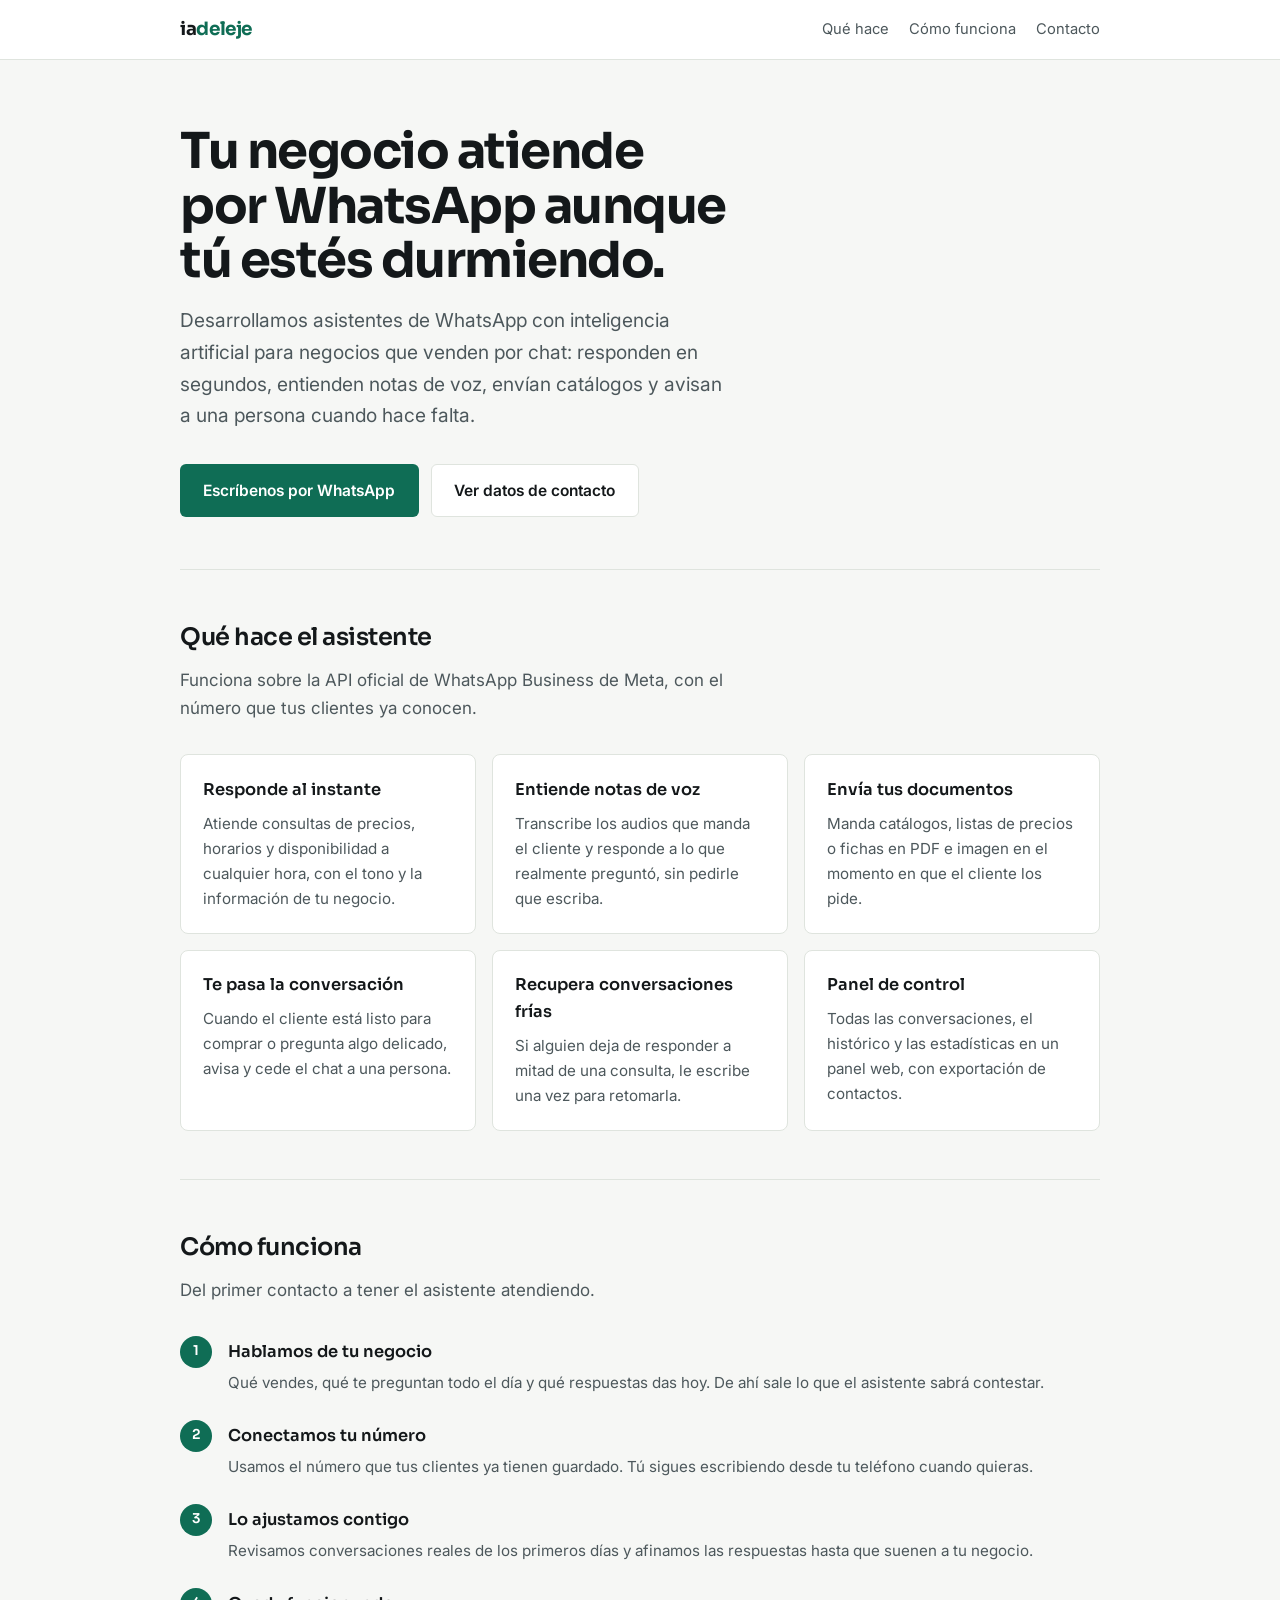
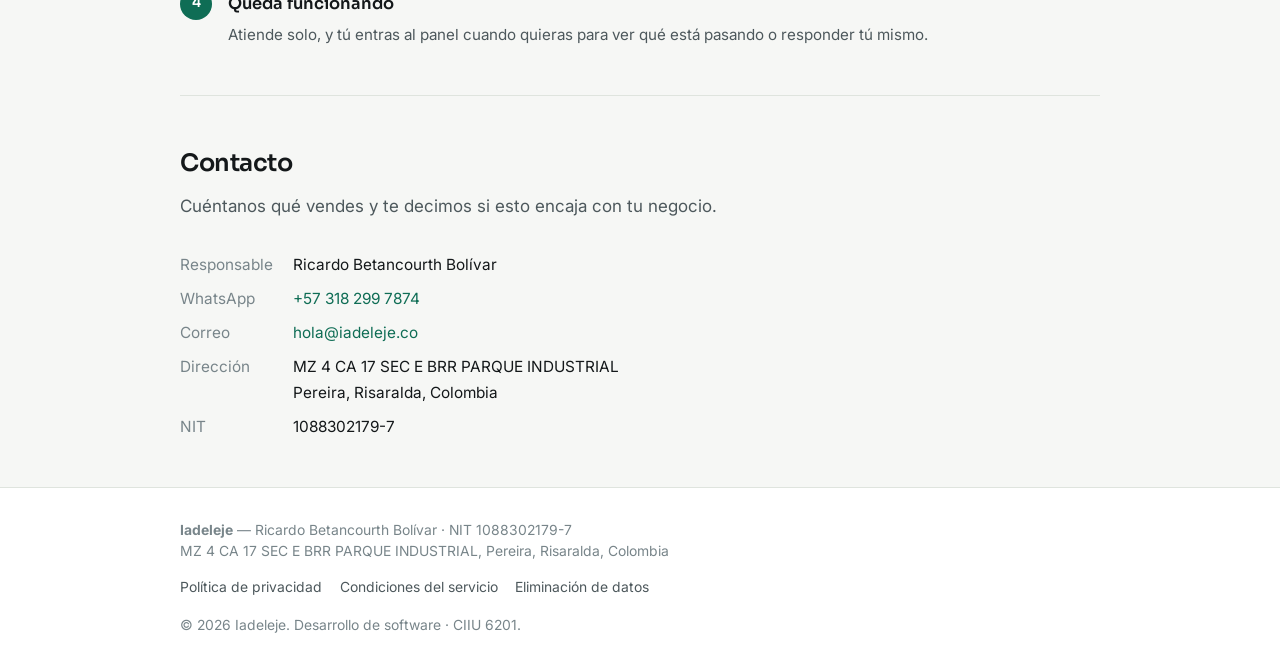
==== index.html @ 87c59f17 "Add files via upload" ====
<!doctype html>
<html lang="es">
<head>
<meta charset="utf-8">
<meta name="viewport" content="width=device-width, initial-scale=1">
<title>Iadeleje — Asistentes de WhatsApp con IA</title>
<meta name="description" content="Iadeleje desarrolla asistentes de WhatsApp con inteligencia artificial para negocios que venden por chat. Pereira, Colombia.">
<link rel="canonical" href="https://iadeleje.co/">
<meta property="og:title" content="Iadeleje — Asistentes de WhatsApp con IA">
<meta property="og:description" content="Atención automática por WhatsApp para negocios que venden por chat.">
<meta property="og:url" content="https://iadeleje.co/">
<meta property="og:type" content="website">
<link rel="preconnect" href="https://fonts.googleapis.com">
<link rel="preconnect" href="https://fonts.gstatic.com" crossorigin>
<link rel="stylesheet" href="https://fonts.googleapis.com/css2?family=Sora:wght@400;600;700&family=Inter:wght@400;500;600&display=swap">
<style>
  :root {
    --ground:   #f6f7f5;
    --surface:  #ffffff;
    --line:     #dfe4de;
    --ink:      #14181a;
    --ink-mid:  #4d585c;
    --ink-soft: #78858a;
    --accent:   #0f6d55;
    --accent-2: #0b5442;
    --accent-w: #ffffff;
  }
  @media (prefers-color-scheme: dark) {
    :root {
      --ground:   #0e1214;
      --surface:  #161c1f;
      --line:     #263034;
      --ink:      #e9efec;
      --ink-mid:  #a7b4b7;
      --ink-soft: #7d8b8f;
      --accent:   #4fc0a1;
      --accent-2: #6ad3b5;
      --accent-w: #06110d;
    }
  }
  * { box-sizing: border-box; }
  html { scroll-behavior: smooth; }
  body {
    margin: 0;
    background: var(--ground);
    color: var(--ink);
    font-family: Inter, system-ui, -apple-system, "Segoe UI", sans-serif;
    font-size: 17px;
    line-height: 1.65;
    -webkit-text-size-adjust: 100%;
  }
  .wrap { max-width: 60rem; margin: 0 auto; padding: 0 1.25rem; }

  /* barra superior */
  header.top {
    border-bottom: 1px solid var(--line);
    background: var(--surface);
    position: sticky; top: 0; z-index: 10;
  }
  header.top .wrap {
    display: flex; align-items: center; justify-content: space-between;
    gap: 1rem; padding-top: .9rem; padding-bottom: .9rem;
  }
  .marca {
    font-family: Sora, system-ui, sans-serif; font-weight: 700;
    font-size: 1.15rem; letter-spacing: -.02em; color: var(--ink);
    text-decoration: none;
  }
  .marca span { color: var(--accent); }
  header.top nav { display: flex; gap: 1.25rem; font-size: .92rem; }
  header.top nav a { color: var(--ink-mid); text-decoration: none; }
  header.top nav a:hover { color: var(--accent); }
  @media (max-width: 33rem) { header.top nav { display: none; } }

  /* portada */
  .hero { padding: 4rem 0 3.25rem; }
  .hero h1 {
    font-family: Sora, system-ui, sans-serif;
    font-size: clamp(2rem, 6vw, 3.1rem); font-weight: 700;
    line-height: 1.1; letter-spacing: -.03em; text-wrap: balance;
    margin: 0 0 1.1rem; max-width: 18ch;
  }
  .hero p.lead {
    font-size: clamp(1.05rem, 2.4vw, 1.2rem); color: var(--ink-mid);
    max-width: 46ch; margin: 0 0 2rem;
  }
  .acciones { display: flex; flex-wrap: wrap; gap: .75rem; }
  .btn {
    display: inline-block; padding: .8rem 1.4rem; border-radius: 6px;
    font-weight: 600; font-size: .97rem; text-decoration: none;
    border: 1px solid transparent; transition: background .15s ease, border-color .15s ease;
  }
  .btn-p { background: var(--accent); color: var(--accent-w); }
  .btn-p:hover { background: var(--accent-2); }
  .btn-s { border-color: var(--line); color: var(--ink); background: var(--surface); }
  .btn-s:hover { border-color: var(--accent); color: var(--accent); }
  .btn:focus-visible { outline: 2px solid var(--accent); outline-offset: 3px; }

  /* secciones */
  section.bloque { padding: 3rem 0; border-top: 1px solid var(--line); }
  h2 {
    font-family: Sora, system-ui, sans-serif; font-weight: 600;
    font-size: 1.5rem; letter-spacing: -.02em; margin: 0 0 .5rem;
  }
  .sub { color: var(--ink-mid); margin: 0 0 2rem; max-width: 52ch; }

  .rejilla { display: grid; grid-template-columns: repeat(auto-fit, minmax(15rem, 1fr)); gap: 1rem; }
  .tarjeta {
    background: var(--surface); border: 1px solid var(--line);
    border-radius: 8px; padding: 1.35rem;
  }
  .tarjeta h3 {
    font-family: Sora, system-ui, sans-serif; font-size: 1.02rem;
    font-weight: 600; margin: 0 0 .45rem;
  }
  .tarjeta p { margin: 0; color: var(--ink-mid); font-size: .95rem; }

  /* pasos numerados: el orden importa, es una secuencia real */
  ol.pasos { list-style: none; counter-reset: p; margin: 0; padding: 0; display: grid; gap: 1.5rem; }
  ol.pasos li { counter-increment: p; display: grid; grid-template-columns: auto 1fr; gap: 1rem; align-items: start; }
  ol.pasos li::before {
    content: counter(p);
    font-family: Sora, system-ui, sans-serif; font-weight: 600; font-size: .85rem;
    width: 2rem; height: 2rem; border-radius: 50%;
    display: grid; place-items: center;
    background: var(--accent); color: var(--accent-w);
  }
  ol.pasos h3 { font-family: Sora, sans-serif; font-size: 1.02rem; font-weight: 600; margin: .2rem 0 .3rem; }
  ol.pasos p { margin: 0; color: var(--ink-mid); font-size: .95rem; }

  /* contacto */
  dl.datos { display: grid; grid-template-columns: auto 1fr; gap: .55rem 1.25rem; margin: 0; font-size: .96rem; }
  dl.datos dt { color: var(--ink-soft); }
  dl.datos dd { margin: 0; color: var(--ink); }
  dl.datos a { color: var(--accent); text-decoration: none; }
  dl.datos a:hover { text-decoration: underline; }
  @media (max-width: 30rem) {
    dl.datos { grid-template-columns: 1fr; gap: .1rem; }
    dl.datos dd { margin-bottom: .7rem; }
  }

  footer.pie {
    border-top: 1px solid var(--line); background: var(--surface);
    padding: 2rem 0; font-size: .87rem; color: var(--ink-soft);
  }
  footer.pie .wrap { display: flex; flex-direction: column; gap: .9rem; }
  footer.pie .legal { display: flex; flex-wrap: wrap; gap: .4rem 1.1rem; }
  footer.pie a { color: var(--ink-mid); text-decoration: none; }
  footer.pie a:hover { color: var(--accent); }
  footer.pie .fiscal { line-height: 1.5; }
</style>
</head>
<body>

<header class="top">
  <div class="wrap">
    <a class="marca" href="/">ia<span>deleje</span></a>
    <nav>
      <a href="#servicio">Qué hace</a>
      <a href="#como">Cómo funciona</a>
      <a href="#contacto">Contacto</a>
    </nav>
  </div>
</header>

<main>
  <div class="wrap">
    <section class="hero">
      <h1>Tu negocio atiende por WhatsApp aunque tú estés durmiendo.</h1>
      <p class="lead">
        Desarrollamos asistentes de WhatsApp con inteligencia artificial para negocios
        que venden por chat: responden en segundos, entienden notas de voz, envían
        catálogos y avisan a una persona cuando hace falta.
      </p>
      <div class="acciones">
        <a class="btn btn-p" href="https://wa.me/573182997874">Escríbenos por WhatsApp</a>
        <a class="btn btn-s" href="#contacto">Ver datos de contacto</a>
      </div>
    </section>
  </div>

  <div class="wrap">
    <section class="bloque" id="servicio">
      <h2>Qué hace el asistente</h2>
      <p class="sub">
        Funciona sobre la API oficial de WhatsApp Business de Meta, con el número
        que tus clientes ya conocen.
      </p>
      <div class="rejilla">
        <div class="tarjeta">
          <h3>Responde al instante</h3>
          <p>Atiende consultas de precios, horarios y disponibilidad a cualquier hora, con el tono y la información de tu negocio.</p>
        </div>
        <div class="tarjeta">
          <h3>Entiende notas de voz</h3>
          <p>Transcribe los audios que manda el cliente y responde a lo que realmente preguntó, sin pedirle que escriba.</p>
        </div>
        <div class="tarjeta">
          <h3>Envía tus documentos</h3>
          <p>Manda catálogos, listas de precios o fichas en PDF e imagen en el momento en que el cliente los pide.</p>
        </div>
        <div class="tarjeta">
          <h3>Te pasa la conversación</h3>
          <p>Cuando el cliente está listo para comprar o pregunta algo delicado, avisa y cede el chat a una persona.</p>
        </div>
        <div class="tarjeta">
          <h3>Recupera conversaciones frías</h3>
          <p>Si alguien deja de responder a mitad de una consulta, le escribe una vez para retomarla.</p>
        </div>
        <div class="tarjeta">
          <h3>Panel de control</h3>
          <p>Todas las conversaciones, el histórico y las estadísticas en un panel web, con exportación de contactos.</p>
        </div>
      </div>
    </section>

    <section class="bloque" id="como">
      <h2>Cómo funciona</h2>
      <p class="sub">Del primer contacto a tener el asistente atendiendo.</p>
      <ol class="pasos">
        <li>
          <div>
            <h3>Hablamos de tu negocio</h3>
            <p>Qué vendes, qué te preguntan todo el día y qué respuestas das hoy. De ahí sale lo que el asistente sabrá contestar.</p>
          </div>
        </li>
        <li>
          <div>
            <h3>Conectamos tu número</h3>
            <p>Usamos el número que tus clientes ya tienen guardado. Tú sigues escribiendo desde tu teléfono cuando quieras.</p>
          </div>
        </li>
        <li>
          <div>
            <h3>Lo ajustamos contigo</h3>
            <p>Revisamos conversaciones reales de los primeros días y afinamos las respuestas hasta que suenen a tu negocio.</p>
          </div>
        </li>
        <li>
          <div>
            <h3>Queda funcionando</h3>
            <p>Atiende solo, y tú entras al panel cuando quieras para ver qué está pasando o responder tú mismo.</p>
          </div>
        </li>
      </ol>
    </section>

    <section class="bloque" id="contacto">
      <h2>Contacto</h2>
      <p class="sub">Cuéntanos qué vendes y te decimos si esto encaja con tu negocio.</p>
      <dl class="datos">
        <dt>Responsable</dt>
        <dd>Ricardo Betancourth Bolívar</dd>

        <dt>WhatsApp</dt>
        <dd><a href="https://wa.me/573182997874">+57 318 299 7874</a></dd>

        <dt>Correo</dt>
        <dd><a href="mailto:hola@iadeleje.co">hola@iadeleje.co</a></dd>

        <dt>Dirección</dt>
        <dd>MZ 4 CA 17 SEC E BRR PARQUE INDUSTRIAL<br>Pereira, Risaralda, Colombia</dd>

        <dt>NIT</dt>
        <dd>1088302179-7</dd>
      </dl>
    </section>
  </div>
</main>

<footer class="pie">
  <div class="wrap">
    <div class="fiscal">
      <strong>Iadeleje</strong> — Ricardo Betancourth Bolívar · NIT 1088302179-7<br>
      MZ 4 CA 17 SEC E BRR PARQUE INDUSTRIAL, Pereira, Risaralda, Colombia
    </div>
    <div class="legal">
      <a href="/privacidad.html">Política de privacidad</a>
      <a href="/terminos.html">Condiciones del servicio</a>
      <a href="/eliminacion-de-datos.html">Eliminación de datos</a>
    </div>
    <div>© 2026 Iadeleje. Desarrollo de software · CIIU 6201.</div>
  </div>
</footer>

</body>
</html>
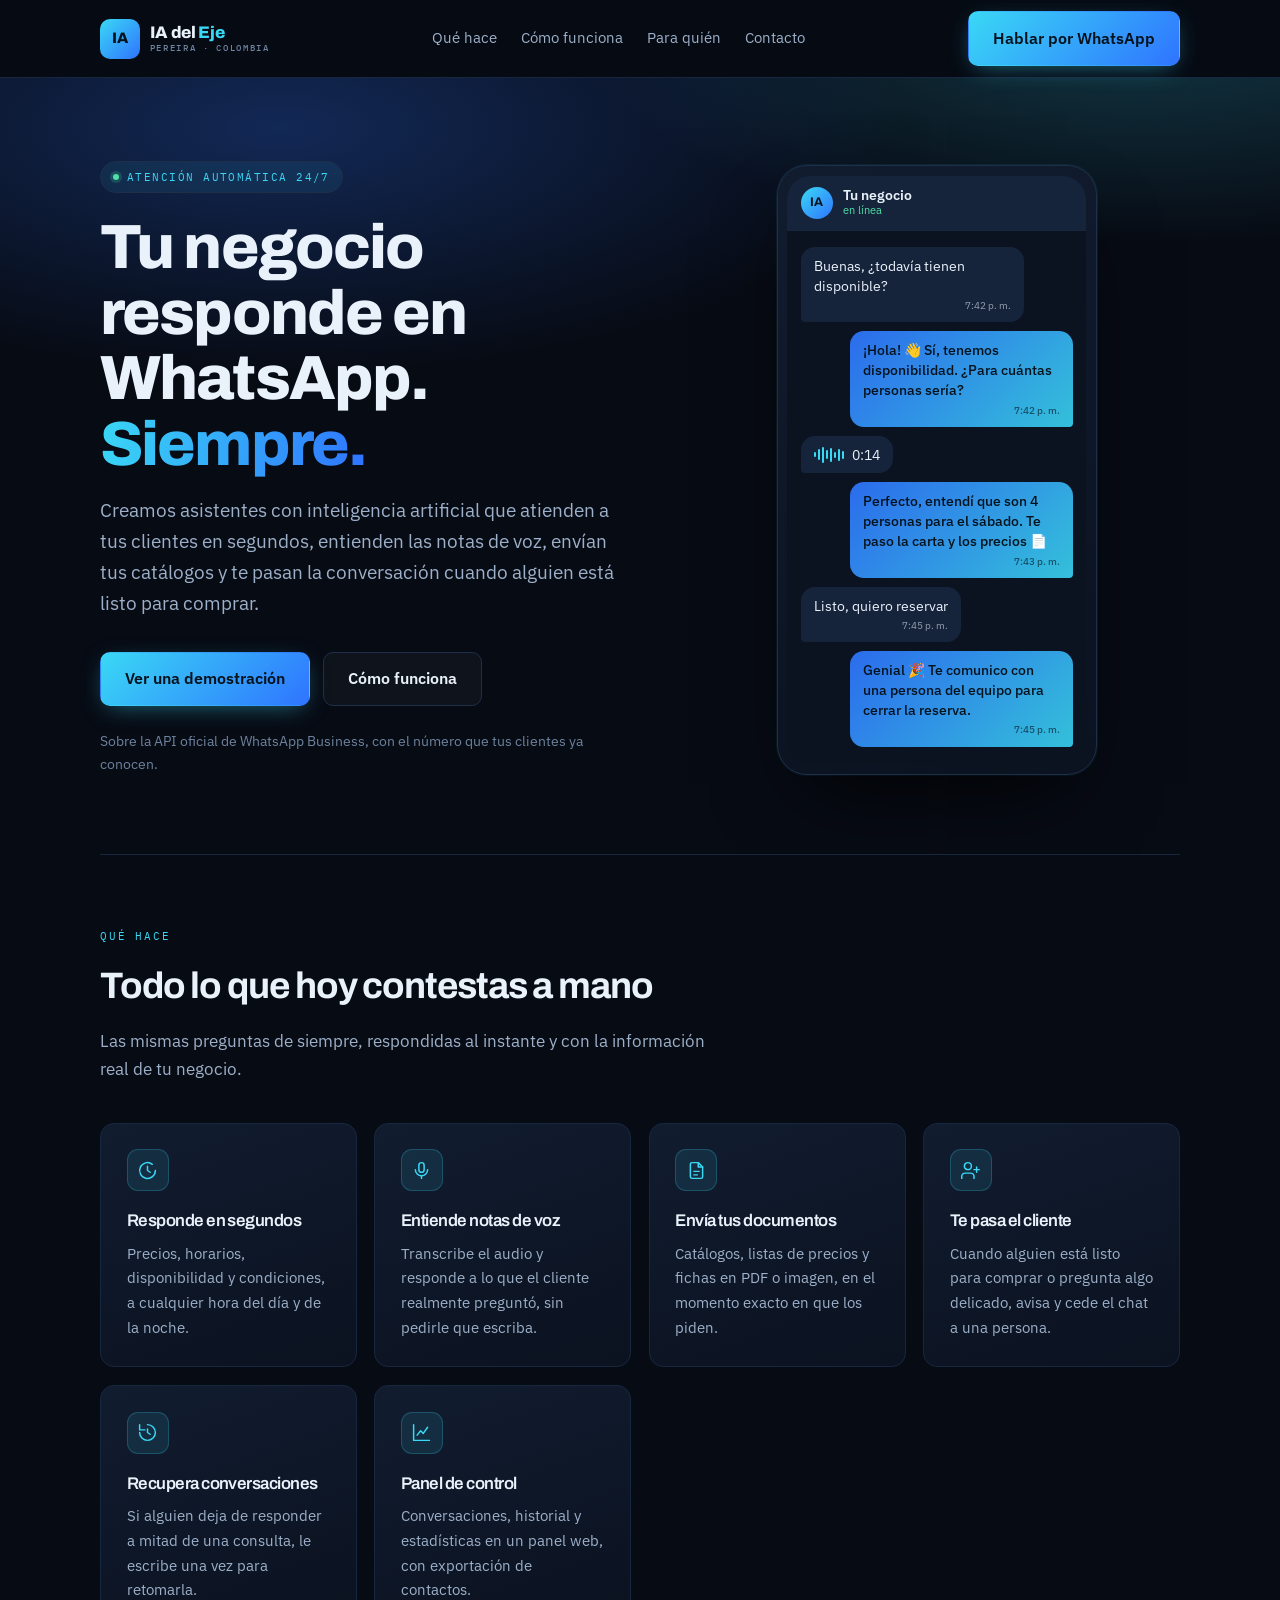
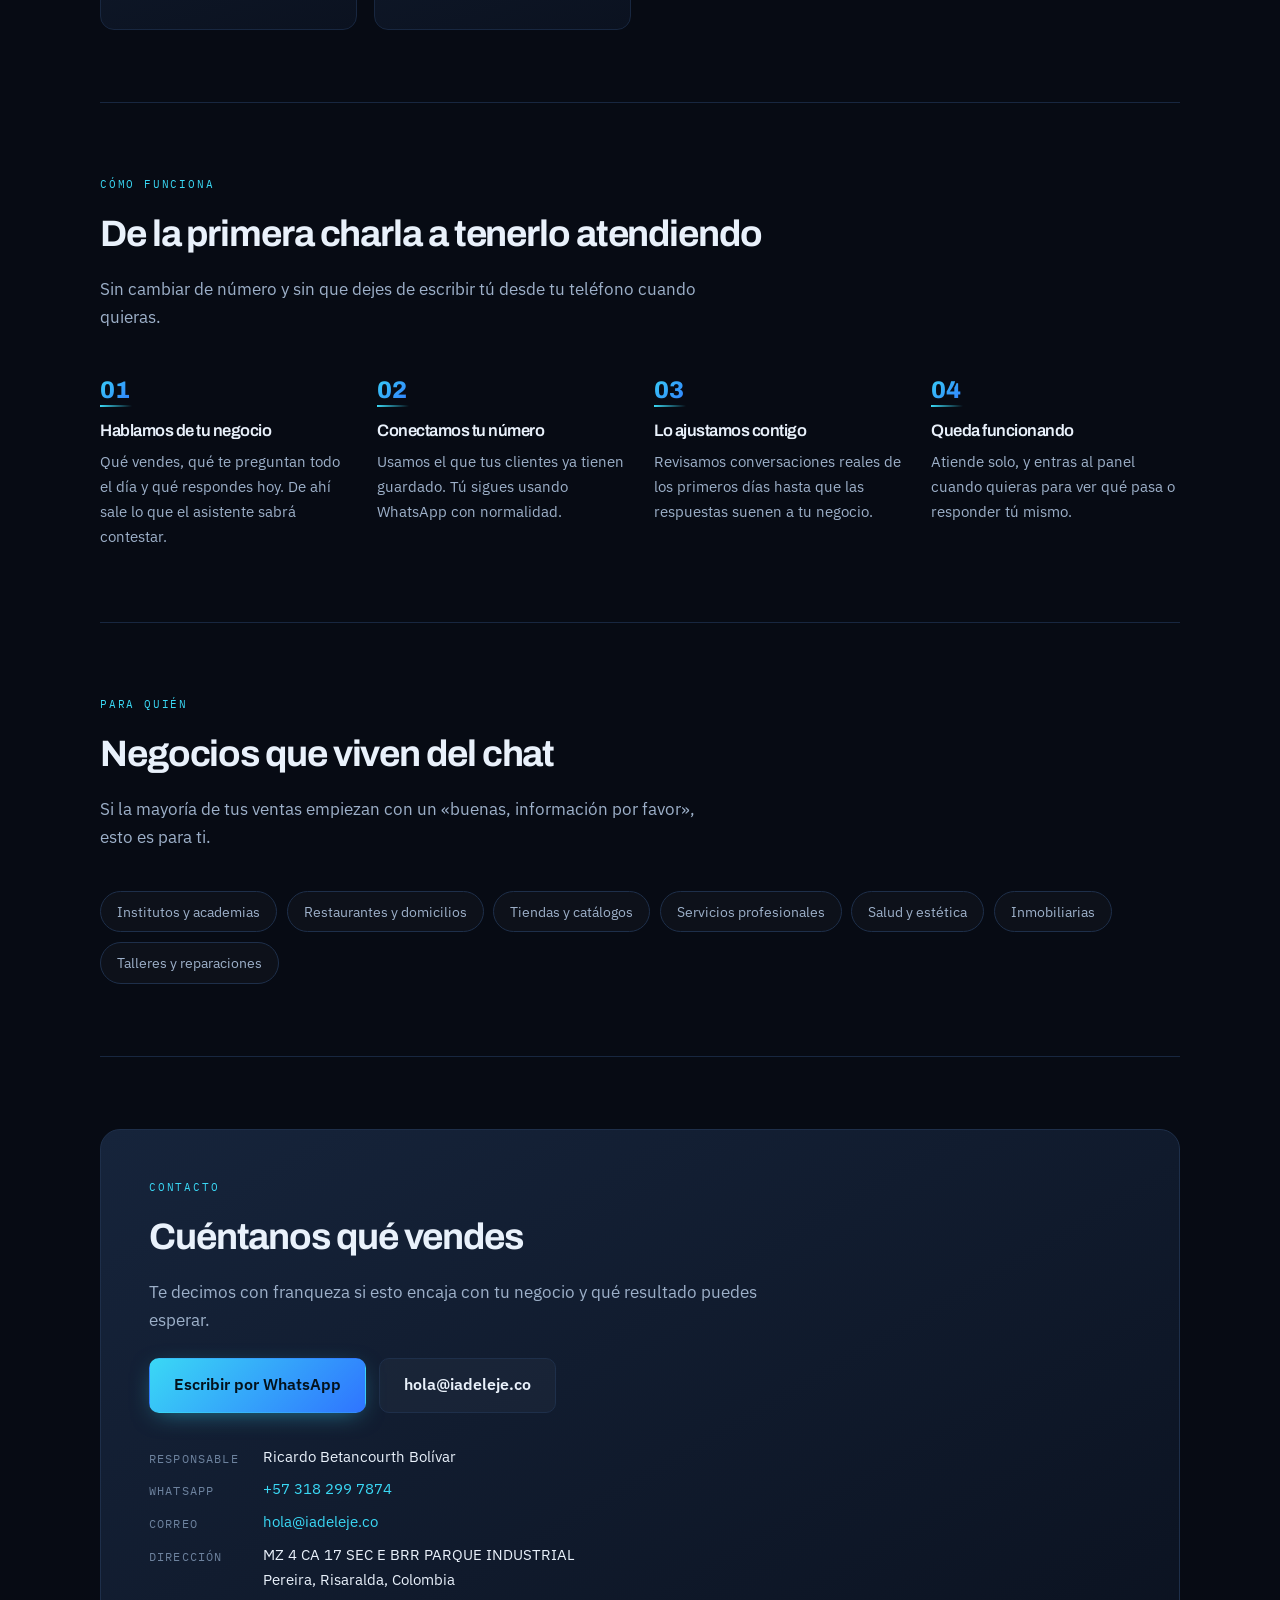
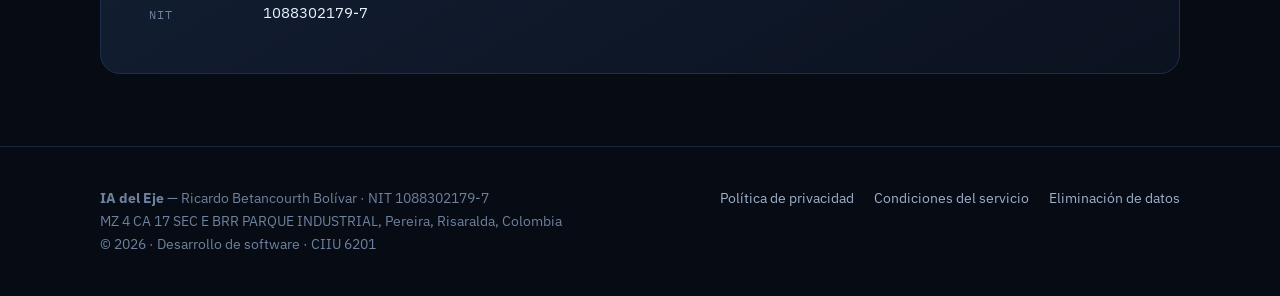
==== commit ec129685: "Rediseñar el sitio con la identidad de IA del Eje La marca es «IA del Eje» —por el Eje Cafetero—, no" ====
--- a/index.html
+++ b/index.html
@@ -3,285 +3,357 @@
 <head>
 <meta charset="utf-8">
 <meta name="viewport" content="width=device-width, initial-scale=1">
-<title>Iadeleje — Asistentes de WhatsApp con IA</title>
-<meta name="description" content="Iadeleje desarrolla asistentes de WhatsApp con inteligencia artificial para negocios que venden por chat. Pereira, Colombia.">
+<title>IA del Eje — Asistentes de WhatsApp con inteligencia artificial</title>
+<meta name="description" content="Asistentes de WhatsApp con IA para negocios que venden por chat: responden en segundos, entienden notas de voz, envían tus catálogos y te pasan el cliente cuando está listo para comprar. Pereira, Colombia.">
 <link rel="canonical" href="https://iadeleje.co/">
-<meta property="og:title" content="Iadeleje — Asistentes de WhatsApp con IA">
-<meta property="og:description" content="Atención automática por WhatsApp para negocios que venden por chat.">
+<meta property="og:title" content="IA del Eje — Asistentes de WhatsApp con IA">
+<meta property="og:description" content="Tu negocio responde en WhatsApp. Siempre.">
 <meta property="og:url" content="https://iadeleje.co/">
 <meta property="og:type" content="website">
+<meta name="theme-color" content="#070b14">
+<link rel="icon" href="logo.png">
 <link rel="preconnect" href="https://fonts.googleapis.com">
 <link rel="preconnect" href="https://fonts.gstatic.com" crossorigin>
-<link rel="stylesheet" href="https://fonts.googleapis.com/css2?family=Sora:wght@400;600;700&family=Inter:wght@400;500;600&display=swap">
+<link rel="stylesheet" href="https://fonts.googleapis.com/css2?family=Archivo:wght@600;700;800&family=IBM+Plex+Sans:wght@400;500;600&family=IBM+Plex+Mono:wght@500&display=swap">
 <style>
-  :root {
-    --ground:   #f6f7f5;
-    --surface:  #ffffff;
-    --line:     #dfe4de;
-    --ink:      #14181a;
-    --ink-mid:  #4d585c;
-    --ink-soft: #78858a;
-    --accent:   #0f6d55;
-    --accent-2: #0b5442;
-    --accent-w: #ffffff;
+  :root{
+    --void:#070b14; --deep:#0b1220; --panel:#111c2f; --panel-2:#16243b;
+    --line:#1e2f4a; --line-soft:#182740;
+    --ink:#e9f1fb; --ink-mid:#9db0c9; --ink-soft:#6d829e;
+    --cyan:#3ad8f5; --blue:#2f74ff; --mint:#4fe0a8;
+    --on-accent:#04121c;
+    --r:14px;
   }
-  @media (prefers-color-scheme: dark) {
-    :root {
-      --ground:   #0e1214;
-      --surface:  #161c1f;
-      --line:     #263034;
-      --ink:      #e9efec;
-      --ink-mid:  #a7b4b7;
-      --ink-soft: #7d8b8f;
-      --accent:   #4fc0a1;
-      --accent-2: #6ad3b5;
-      --accent-w: #06110d;
-    }
+  *{box-sizing:border-box}
+  html{scroll-behavior:smooth}
+  body{
+    margin:0; background:var(--void); color:var(--ink);
+    font-family:"IBM Plex Sans",system-ui,-apple-system,"Segoe UI",sans-serif;
+    font-size:17px; line-height:1.65; -webkit-text-size-adjust:100%;
+    overflow-x:hidden;
   }
-  * { box-sizing: border-box; }
-  html { scroll-behavior: smooth; }
-  body {
-    margin: 0;
-    background: var(--ground);
-    color: var(--ink);
-    font-family: Inter, system-ui, -apple-system, "Segoe UI", sans-serif;
-    font-size: 17px;
-    line-height: 1.65;
-    -webkit-text-size-adjust: 100%;
-  }
-  .wrap { max-width: 60rem; margin: 0 auto; padding: 0 1.25rem; }
-
-  /* barra superior */
-  header.top {
-    border-bottom: 1px solid var(--line);
-    background: var(--surface);
-    position: sticky; top: 0; z-index: 10;
-  }
-  header.top .wrap {
-    display: flex; align-items: center; justify-content: space-between;
-    gap: 1rem; padding-top: .9rem; padding-bottom: .9rem;
-  }
-  .marca {
-    font-family: Sora, system-ui, sans-serif; font-weight: 700;
-    font-size: 1.15rem; letter-spacing: -.02em; color: var(--ink);
-    text-decoration: none;
-  }
-  .marca span { color: var(--accent); }
-  header.top nav { display: flex; gap: 1.25rem; font-size: .92rem; }
-  header.top nav a { color: var(--ink-mid); text-decoration: none; }
-  header.top nav a:hover { color: var(--accent); }
-  @media (max-width: 33rem) { header.top nav { display: none; } }
-
-  /* portada */
-  .hero { padding: 4rem 0 3.25rem; }
-  .hero h1 {
-    font-family: Sora, system-ui, sans-serif;
-    font-size: clamp(2rem, 6vw, 3.1rem); font-weight: 700;
-    line-height: 1.1; letter-spacing: -.03em; text-wrap: balance;
-    margin: 0 0 1.1rem; max-width: 18ch;
-  }
-  .hero p.lead {
-    font-size: clamp(1.05rem, 2.4vw, 1.2rem); color: var(--ink-mid);
-    max-width: 46ch; margin: 0 0 2rem;
-  }
-  .acciones { display: flex; flex-wrap: wrap; gap: .75rem; }
-  .btn {
-    display: inline-block; padding: .8rem 1.4rem; border-radius: 6px;
-    font-weight: 600; font-size: .97rem; text-decoration: none;
-    border: 1px solid transparent; transition: background .15s ease, border-color .15s ease;
-  }
-  .btn-p { background: var(--accent); color: var(--accent-w); }
-  .btn-p:hover { background: var(--accent-2); }
-  .btn-s { border-color: var(--line); color: var(--ink); background: var(--surface); }
-  .btn-s:hover { border-color: var(--accent); color: var(--accent); }
-  .btn:focus-visible { outline: 2px solid var(--accent); outline-offset: 3px; }
-
-  /* secciones */
-  section.bloque { padding: 3rem 0; border-top: 1px solid var(--line); }
-  h2 {
-    font-family: Sora, system-ui, sans-serif; font-weight: 600;
-    font-size: 1.5rem; letter-spacing: -.02em; margin: 0 0 .5rem;
-  }
-  .sub { color: var(--ink-mid); margin: 0 0 2rem; max-width: 52ch; }
-
-  .rejilla { display: grid; grid-template-columns: repeat(auto-fit, minmax(15rem, 1fr)); gap: 1rem; }
-  .tarjeta {
-    background: var(--surface); border: 1px solid var(--line);
-    border-radius: 8px; padding: 1.35rem;
-  }
-  .tarjeta h3 {
-    font-family: Sora, system-ui, sans-serif; font-size: 1.02rem;
-    font-weight: 600; margin: 0 0 .45rem;
-  }
-  .tarjeta p { margin: 0; color: var(--ink-mid); font-size: .95rem; }
-
-  /* pasos numerados: el orden importa, es una secuencia real */
-  ol.pasos { list-style: none; counter-reset: p; margin: 0; padding: 0; display: grid; gap: 1.5rem; }
-  ol.pasos li { counter-increment: p; display: grid; grid-template-columns: auto 1fr; gap: 1rem; align-items: start; }
-  ol.pasos li::before {
-    content: counter(p);
-    font-family: Sora, system-ui, sans-serif; font-weight: 600; font-size: .85rem;
-    width: 2rem; height: 2rem; border-radius: 50%;
-    display: grid; place-items: center;
-    background: var(--accent); color: var(--accent-w);
-  }
-  ol.pasos h3 { font-family: Sora, sans-serif; font-size: 1.02rem; font-weight: 600; margin: .2rem 0 .3rem; }
-  ol.pasos p { margin: 0; color: var(--ink-mid); font-size: .95rem; }
-
-  /* contacto */
-  dl.datos { display: grid; grid-template-columns: auto 1fr; gap: .55rem 1.25rem; margin: 0; font-size: .96rem; }
-  dl.datos dt { color: var(--ink-soft); }
-  dl.datos dd { margin: 0; color: var(--ink); }
-  dl.datos a { color: var(--accent); text-decoration: none; }
-  dl.datos a:hover { text-decoration: underline; }
-  @media (max-width: 30rem) {
-    dl.datos { grid-template-columns: 1fr; gap: .1rem; }
-    dl.datos dd { margin-bottom: .7rem; }
-  }
-
-  footer.pie {
-    border-top: 1px solid var(--line); background: var(--surface);
-    padding: 2rem 0; font-size: .87rem; color: var(--ink-soft);
-  }
-  footer.pie .wrap { display: flex; flex-direction: column; gap: .9rem; }
-  footer.pie .legal { display: flex; flex-wrap: wrap; gap: .4rem 1.1rem; }
-  footer.pie a { color: var(--ink-mid); text-decoration: none; }
-  footer.pie a:hover { color: var(--accent); }
-  footer.pie .fiscal { line-height: 1.5; }
+  .wrap{max-width:70rem;margin:0 auto;padding:0 1.25rem}
+  h1,h2,h3{font-family:Archivo,system-ui,sans-serif;letter-spacing:-.03em;text-wrap:balance;margin:0}
+  a{color:inherit}
+  img{max-width:100%;height:auto;display:block}
+
+  /* ── navegación ── */
+  .nav{position:sticky;top:0;z-index:50;background:rgba(7,11,20,.82);backdrop-filter:blur(12px);border-bottom:1px solid var(--line-soft)}
+  .nav .wrap{display:flex;align-items:center;justify-content:space-between;gap:1rem;padding-top:.7rem;padding-bottom:.7rem}
+  .marca{display:flex;align-items:center;gap:.6rem;text-decoration:none}
+  .marca .logo{width:40px;height:40px;border-radius:10px;flex:none;object-fit:cover;background:var(--panel)}
+  .marca .txt{font-family:Archivo,sans-serif;font-weight:800;font-size:1.05rem;letter-spacing:-.02em;line-height:1.1}
+  .marca .txt em{font-style:normal;color:var(--cyan)}
+  .marca .txt small{display:block;font-family:"IBM Plex Mono",monospace;font-size:.58rem;font-weight:500;letter-spacing:.18em;color:var(--ink-soft);text-transform:uppercase}
+  .nav nav{display:flex;gap:1.5rem;font-size:.92rem}
+  .nav nav a{color:var(--ink-mid);text-decoration:none;transition:color .15s}
+  .nav nav a:hover{color:var(--cyan)}
+  @media(max-width:62rem){.nav nav{display:none}}
+  @media(max-width:30rem){.nav .btn{display:none}}
+
+  /* ── botones ── */
+  .btn{display:inline-flex;align-items:center;gap:.5rem;padding:.85rem 1.5rem;border-radius:10px;
+    font-weight:600;font-size:.97rem;text-decoration:none;border:1px solid transparent;
+    transition:transform .15s,box-shadow .15s,background .15s,border-color .15s}
+  .btn:hover{transform:translateY(-2px)}
+  .btn:focus-visible{outline:2px solid var(--cyan);outline-offset:3px}
+  .btn-p{background:linear-gradient(135deg,var(--cyan),var(--blue));color:var(--on-accent);
+    box-shadow:0 6px 24px -8px rgba(58,216,245,.55)}
+  .btn-p:hover{box-shadow:0 12px 32px -8px rgba(58,216,245,.7)}
+  .btn-s{border-color:var(--line);color:var(--ink);background:rgba(255,255,255,.03)}
+  .btn-s:hover{border-color:var(--cyan);color:var(--cyan)}
+
+  /* ── portada ── */
+  .hero{position:relative;padding:4.5rem 0 4rem;overflow:hidden}
+  .hero::before{content:"";position:absolute;inset:-30% -20% auto -20%;height:44rem;pointer-events:none;
+    background:radial-gradient(50% 50% at 30% 40%,rgba(47,116,255,.28),transparent 70%),
+               radial-gradient(45% 45% at 78% 25%,rgba(58,216,245,.22),transparent 70%)}
+  .hero .wrap{position:relative;display:grid;grid-template-columns:1.05fr .95fr;gap:3.5rem;align-items:center}
+  @media(max-width:62rem){.hero .wrap{grid-template-columns:1fr;gap:2.75rem}}
+  .pill{display:inline-flex;align-items:center;gap:.5rem;font-family:"IBM Plex Mono",monospace;
+    font-size:.7rem;letter-spacing:.13em;text-transform:uppercase;color:var(--cyan);
+    border:1px solid var(--line);background:rgba(58,216,245,.07);padding:.35rem .75rem;border-radius:99px;margin-bottom:1.4rem}
+  .pill .dot{width:6px;height:6px;border-radius:50%;background:var(--mint);box-shadow:0 0 0 3px rgba(79,224,168,.18)}
+  .hero h1{font-size:clamp(2.3rem,6.2vw,3.9rem);font-weight:800;line-height:1.05;margin-bottom:1.1rem}
+  .hero h1 em{font-style:normal;background:linear-gradient(100deg,var(--cyan),var(--blue));
+    -webkit-background-clip:text;background-clip:text;color:transparent}
+  .hero p.lead{font-size:clamp(1.03rem,2.2vw,1.18rem);color:var(--ink-mid);max-width:34rem;margin:0 0 2rem}
+  .acciones{display:flex;flex-wrap:wrap;gap:.8rem}
+  .bajo{margin-top:1.5rem;font-size:.86rem;color:var(--ink-soft)}
+
+  /* ── teléfono ── */
+  .fono{justify-self:center;width:min(20rem,100%);border-radius:30px;border:1px solid var(--line);
+    background:linear-gradient(160deg,var(--panel),var(--deep));padding:.6rem;
+    box-shadow:0 40px 80px -30px rgba(0,0,0,.9),0 0 0 1px rgba(58,216,245,.08)}
+  .fono .barra{display:flex;align-items:center;gap:.6rem;padding:.7rem .85rem;border-radius:24px 24px 0 0;
+    background:var(--panel-2);border-bottom:1px solid var(--line-soft)}
+  .fono .av{width:32px;height:32px;border-radius:50%;flex:none;
+    background:linear-gradient(135deg,var(--cyan),var(--blue));display:grid;place-items:center;
+    font-family:Archivo,sans-serif;font-weight:700;font-size:.78rem;color:var(--on-accent)}
+  .fono .quien{font-size:.85rem;font-weight:600;line-height:1.25}
+  .fono .quien span{display:block;font-size:.68rem;font-weight:400;color:var(--mint)}
+  .chats{padding:1rem .85rem 1.1rem;display:flex;flex-direction:column;gap:.55rem;
+    background:var(--deep);border-radius:0 0 24px 24px;min-height:20rem}
+  .msg{max-width:82%;padding:.55rem .8rem;border-radius:14px;font-size:.87rem;line-height:1.45;
+    opacity:0;transform:translateY(8px);animation:aparece .45s ease forwards}
+  .msg.ent{align-self:flex-start;background:var(--panel-2);border-bottom-left-radius:4px}
+  .msg.sal{align-self:flex-end;background:linear-gradient(135deg,rgba(47,116,255,.92),rgba(58,216,245,.88));
+    color:var(--on-accent);border-bottom-right-radius:4px;font-weight:500}
+  .msg .hora{display:block;font-size:.62rem;opacity:.6;margin-top:.2rem;text-align:right}
+  .msg.audio{display:flex;align-items:center;gap:.5rem}
+  .onda{display:flex;align-items:center;gap:2px;height:16px}
+  .onda i{width:2px;border-radius:2px;background:var(--cyan);display:block}
+  @keyframes aparece{to{opacity:1;transform:none}}
+  @media(prefers-reduced-motion:reduce){.msg{animation:none;opacity:1;transform:none}}
+
+  /* ── secciones ── */
+  section.bloque{padding:4.5rem 0;border-top:1px solid var(--line-soft)}
+  .eyebrow{font-family:"IBM Plex Mono",monospace;font-size:.7rem;letter-spacing:.16em;
+    text-transform:uppercase;color:var(--cyan);margin:0 0 .7rem}
+  h2{font-size:clamp(1.6rem,4vw,2.3rem);font-weight:700;margin-bottom:.6rem}
+  .sub{color:var(--ink-mid);max-width:38rem;margin:0 0 2.5rem}
+
+  .rejilla{display:grid;grid-template-columns:repeat(auto-fit,minmax(16rem,1fr));gap:1.1rem}
+  .card{background:linear-gradient(160deg,var(--panel),var(--deep));border:1px solid var(--line-soft);
+    border-radius:var(--r);padding:1.6rem;transition:border-color .2s,transform .2s}
+  .card:hover{border-color:var(--line);transform:translateY(-3px)}
+  .card .ico{width:42px;height:42px;border-radius:11px;display:grid;place-items:center;margin-bottom:1rem;
+    background:rgba(58,216,245,.1);border:1px solid rgba(58,216,245,.22)}
+  .card .ico svg{width:21px;height:21px;stroke:var(--cyan);fill:none;stroke-width:1.7;
+    stroke-linecap:round;stroke-linejoin:round}
+  .card h3{font-size:1.06rem;font-weight:600;margin-bottom:.4rem}
+  .card p{margin:0;color:var(--ink-mid);font-size:.94rem}
+
+  /* pasos: es una secuencia real, por eso van numerados */
+  ol.pasos{list-style:none;counter-reset:s;margin:0;padding:0;
+    display:grid;grid-template-columns:repeat(auto-fit,minmax(14rem,1fr));gap:1.75rem}
+  ol.pasos li{counter-increment:s;position:relative;padding-top:2.9rem}
+  ol.pasos li::before{content:counter(s,decimal-leading-zero);position:absolute;top:0;left:0;
+    font-family:Archivo,sans-serif;font-weight:800;font-size:1.5rem;
+    background:linear-gradient(135deg,var(--cyan),var(--blue));-webkit-background-clip:text;
+    background-clip:text;color:transparent}
+  ol.pasos li::after{content:"";position:absolute;top:2.15rem;left:0;width:2rem;height:2px;
+    background:linear-gradient(90deg,var(--cyan),transparent)}
+  ol.pasos h3{font-size:1.04rem;font-weight:600;margin-bottom:.35rem}
+  ol.pasos p{margin:0;color:var(--ink-mid);font-size:.94rem}
+
+  .sectores{display:flex;flex-wrap:wrap;gap:.6rem}
+  .sector{border:1px solid var(--line);background:rgba(255,255,255,.025);border-radius:99px;
+    padding:.5rem 1rem;font-size:.9rem;color:var(--ink-mid)}
+
+  /* ── contacto ── */
+  .cta{position:relative;border-radius:20px;overflow:hidden;border:1px solid var(--line);
+    background:linear-gradient(150deg,var(--panel-2),var(--deep));padding:clamp(1.75rem,5vw,3rem)}
+  .cta::before{content:"";position:absolute;inset:auto -10% -60% 40%;height:22rem;pointer-events:none;
+    background:radial-gradient(50% 50% at 50% 50%,rgba(58,216,245,.2),transparent 70%)}
+  .cta > *{position:relative}
+  dl.datos{display:grid;grid-template-columns:auto 1fr;gap:.5rem 1.5rem;margin:2rem 0 0;font-size:.94rem}
+  dl.datos dt{color:var(--ink-soft);font-family:"IBM Plex Mono",monospace;font-size:.72rem;
+    letter-spacing:.1em;text-transform:uppercase;padding-top:.25rem}
+  dl.datos dd{margin:0}
+  dl.datos a{color:var(--cyan);text-decoration:none}
+  dl.datos a:hover{text-decoration:underline}
+  @media(max-width:34rem){dl.datos{grid-template-columns:1fr;gap:.15rem}dl.datos dd{margin-bottom:.9rem}}
+
+  /* ── pie ── */
+  footer.pie{border-top:1px solid var(--line-soft);padding:2.5rem 0;font-size:.87rem;color:var(--ink-soft)}
+  footer.pie .wrap{display:flex;flex-wrap:wrap;gap:1.25rem;justify-content:space-between}
+  footer.pie a{color:var(--ink-mid);text-decoration:none}
+  footer.pie a:hover{color:var(--cyan)}
+  footer.pie .legal{display:flex;flex-wrap:wrap;gap:.4rem 1.25rem;align-content:start}
 </style>
 </head>
 <body>
 
-<header class="top">
+<header class="nav">
   <div class="wrap">
-    <a class="marca" href="/">ia<span>deleje</span></a>
+    <a class="marca" href="/">
+      <img class="logo" src="logo.png" alt="IA del Eje" onerror="this.replaceWith(marcaRespaldo())">
+      <span class="txt">IA del <em>Eje</em><small>Pereira · Colombia</small></span>
+    </a>
     <nav>
       <a href="#servicio">Qué hace</a>
       <a href="#como">Cómo funciona</a>
+      <a href="#sectores">Para quién</a>
       <a href="#contacto">Contacto</a>
     </nav>
+    <a class="btn btn-p" href="https://wa.me/573182997874">Hablar por WhatsApp</a>
   </div>
 </header>
 
 <main>
+
+  <section class="hero">
+    <div class="wrap">
+      <div>
+        <p class="pill"><span class="dot"></span> Atención automática 24/7</p>
+        <h1>Tu negocio responde en WhatsApp. <em>Siempre.</em></h1>
+        <p class="lead">
+          Creamos asistentes con inteligencia artificial que atienden a tus clientes en
+          segundos, entienden las notas de voz, envían tus catálogos y te pasan la
+          conversación cuando alguien está listo para comprar.
+        </p>
+        <div class="acciones">
+          <a class="btn btn-p" href="https://wa.me/573182997874">Ver una demostración</a>
+          <a class="btn btn-s" href="#como">Cómo funciona</a>
+        </div>
+        <p class="bajo">Sobre la API oficial de WhatsApp Business, con el número que tus clientes ya conocen.</p>
+      </div>
+
+      <div class="fono" aria-hidden="true">
+        <div class="barra">
+          <span class="av">IA</span>
+          <span class="quien">Tu negocio<span>en línea</span></span>
+        </div>
+        <div class="chats">
+          <div class="msg ent" style="animation-delay:.2s">Buenas, ¿todavía tienen disponible?<span class="hora">7:42 p.&nbsp;m.</span></div>
+          <div class="msg sal" style="animation-delay:1s">¡Hola! 👋 Sí, tenemos disponibilidad. ¿Para cuántas personas sería?<span class="hora">7:42 p.&nbsp;m.</span></div>
+          <div class="msg ent audio" style="animation-delay:1.9s">
+            <span class="onda">
+              <i style="height:5px"></i><i style="height:11px"></i><i style="height:16px"></i><i style="height:9px"></i>
+              <i style="height:14px"></i><i style="height:6px"></i><i style="height:12px"></i><i style="height:8px"></i>
+            </span>
+            0:14
+          </div>
+          <div class="msg sal" style="animation-delay:2.7s">Perfecto, entendí que son 4 personas para el sábado. Te paso la carta y los precios 📄<span class="hora">7:43 p.&nbsp;m.</span></div>
+          <div class="msg ent" style="animation-delay:3.6s">Listo, quiero reservar<span class="hora">7:45 p.&nbsp;m.</span></div>
+          <div class="msg sal" style="animation-delay:4.4s">Genial 🎉 Te comunico con una persona del equipo para cerrar la reserva.<span class="hora">7:45 p.&nbsp;m.</span></div>
+        </div>
+      </div>
+    </div>
+  </section>
+
   <div class="wrap">
-    <section class="hero">
-      <h1>Tu negocio atiende por WhatsApp aunque tú estés durmiendo.</h1>
-      <p class="lead">
-        Desarrollamos asistentes de WhatsApp con inteligencia artificial para negocios
-        que venden por chat: responden en segundos, entienden notas de voz, envían
-        catálogos y avisan a una persona cuando hace falta.
-      </p>
-      <div class="acciones">
-        <a class="btn btn-p" href="https://wa.me/573182997874">Escríbenos por WhatsApp</a>
-        <a class="btn btn-s" href="#contacto">Ver datos de contacto</a>
+
+    <section class="bloque" id="servicio">
+      <p class="eyebrow">Qué hace</p>
+      <h2>Todo lo que hoy contestas a mano</h2>
+      <p class="sub">Las mismas preguntas de siempre, respondidas al instante y con la información real de tu negocio.</p>
+
+      <div class="rejilla">
+        <div class="card">
+          <div class="ico"><svg viewBox="0 0 24 24"><path d="M21 12a9 9 0 1 1-3.5-7.1"/><path d="M12 7v5l3 2"/></svg></div>
+          <h3>Responde en segundos</h3>
+          <p>Precios, horarios, disponibilidad y condiciones, a cualquier hora del día y de la noche.</p>
+        </div>
+        <div class="card">
+          <div class="ico"><svg viewBox="0 0 24 24"><rect x="9" y="3" width="6" height="11" rx="3"/><path d="M5 11a7 7 0 0 0 14 0"/><path d="M12 18v3"/></svg></div>
+          <h3>Entiende notas de voz</h3>
+          <p>Transcribe el audio y responde a lo que el cliente realmente preguntó, sin pedirle que escriba.</p>
+        </div>
+        <div class="card">
+          <div class="ico"><svg viewBox="0 0 24 24"><path d="M14 3v5h5"/><path d="M14 3H7a2 2 0 0 0-2 2v14a2 2 0 0 0 2 2h10a2 2 0 0 0 2-2V8z"/><path d="M9 13h6M9 17h4"/></svg></div>
+          <h3>Envía tus documentos</h3>
+          <p>Catálogos, listas de precios y fichas en PDF o imagen, en el momento exacto en que los piden.</p>
+        </div>
+        <div class="card">
+          <div class="ico"><svg viewBox="0 0 24 24"><path d="M16 21v-2a4 4 0 0 0-4-4H6a4 4 0 0 0-4 4v2"/><circle cx="9" cy="7" r="4"/><path d="M19 8v6M22 11h-6"/></svg></div>
+          <h3>Te pasa el cliente</h3>
+          <p>Cuando alguien está listo para comprar o pregunta algo delicado, avisa y cede el chat a una persona.</p>
+        </div>
+        <div class="card">
+          <div class="ico"><svg viewBox="0 0 24 24"><path d="M3 12a9 9 0 1 0 9-9"/><path d="M3 3v6h6"/><path d="M12 8v4l3 2"/></svg></div>
+          <h3>Recupera conversaciones</h3>
+          <p>Si alguien deja de responder a mitad de una consulta, le escribe una vez para retomarla.</p>
+        </div>
+        <div class="card">
+          <div class="ico"><svg viewBox="0 0 24 24"><path d="M3 3v18h18"/><path d="M7 15l4-5 3 3 5-7"/></svg></div>
+          <h3>Panel de control</h3>
+          <p>Conversaciones, historial y estadísticas en un panel web, con exportación de contactos.</p>
+        </div>
       </div>
     </section>
-  </div>
-
-  <div class="wrap">
-    <section class="bloque" id="servicio">
-      <h2>Qué hace el asistente</h2>
-      <p class="sub">
-        Funciona sobre la API oficial de WhatsApp Business de Meta, con el número
-        que tus clientes ya conocen.
-      </p>
-      <div class="rejilla">
-        <div class="tarjeta">
-          <h3>Responde al instante</h3>
-          <p>Atiende consultas de precios, horarios y disponibilidad a cualquier hora, con el tono y la información de tu negocio.</p>
-        </div>
-        <div class="tarjeta">
-          <h3>Entiende notas de voz</h3>
-          <p>Transcribe los audios que manda el cliente y responde a lo que realmente preguntó, sin pedirle que escriba.</p>
-        </div>
-        <div class="tarjeta">
-          <h3>Envía tus documentos</h3>
-          <p>Manda catálogos, listas de precios o fichas en PDF e imagen en el momento en que el cliente los pide.</p>
-        </div>
-        <div class="tarjeta">
-          <h3>Te pasa la conversación</h3>
-          <p>Cuando el cliente está listo para comprar o pregunta algo delicado, avisa y cede el chat a una persona.</p>
-        </div>
-        <div class="tarjeta">
-          <h3>Recupera conversaciones frías</h3>
-          <p>Si alguien deja de responder a mitad de una consulta, le escribe una vez para retomarla.</p>
-        </div>
-        <div class="tarjeta">
-          <h3>Panel de control</h3>
-          <p>Todas las conversaciones, el histórico y las estadísticas en un panel web, con exportación de contactos.</p>
-        </div>
-      </div>
-    </section>
 
     <section class="bloque" id="como">
-      <h2>Cómo funciona</h2>
-      <p class="sub">Del primer contacto a tener el asistente atendiendo.</p>
+      <p class="eyebrow">Cómo funciona</p>
+      <h2>De la primera charla a tenerlo atendiendo</h2>
+      <p class="sub">Sin cambiar de número y sin que dejes de escribir tú desde tu teléfono cuando quieras.</p>
       <ol class="pasos">
         <li>
-          <div>
-            <h3>Hablamos de tu negocio</h3>
-            <p>Qué vendes, qué te preguntan todo el día y qué respuestas das hoy. De ahí sale lo que el asistente sabrá contestar.</p>
-          </div>
+          <h3>Hablamos de tu negocio</h3>
+          <p>Qué vendes, qué te preguntan todo el día y qué respondes hoy. De ahí sale lo que el asistente sabrá contestar.</p>
         </li>
         <li>
-          <div>
-            <h3>Conectamos tu número</h3>
-            <p>Usamos el número que tus clientes ya tienen guardado. Tú sigues escribiendo desde tu teléfono cuando quieras.</p>
-          </div>
+          <h3>Conectamos tu número</h3>
+          <p>Usamos el que tus clientes ya tienen guardado. Tú sigues usando WhatsApp con normalidad.</p>
         </li>
         <li>
-          <div>
-            <h3>Lo ajustamos contigo</h3>
-            <p>Revisamos conversaciones reales de los primeros días y afinamos las respuestas hasta que suenen a tu negocio.</p>
-          </div>
+          <h3>Lo ajustamos contigo</h3>
+          <p>Revisamos conversaciones reales de los primeros días hasta que las respuestas suenen a tu negocio.</p>
         </li>
         <li>
-          <div>
-            <h3>Queda funcionando</h3>
-            <p>Atiende solo, y tú entras al panel cuando quieras para ver qué está pasando o responder tú mismo.</p>
-          </div>
+          <h3>Queda funcionando</h3>
+          <p>Atiende solo, y entras al panel cuando quieras para ver qué pasa o responder tú mismo.</p>
         </li>
       </ol>
     </section>
 
+    <section class="bloque" id="sectores">
+      <p class="eyebrow">Para quién</p>
+      <h2>Negocios que viven del chat</h2>
+      <p class="sub">Si la mayoría de tus ventas empiezan con un «buenas, información por favor», esto es para ti.</p>
+      <div class="sectores">
+        <span class="sector">Institutos y academias</span>
+        <span class="sector">Restaurantes y domicilios</span>
+        <span class="sector">Tiendas y catálogos</span>
+        <span class="sector">Servicios profesionales</span>
+        <span class="sector">Salud y estética</span>
+        <span class="sector">Inmobiliarias</span>
+        <span class="sector">Talleres y reparaciones</span>
+      </div>
+    </section>
+
     <section class="bloque" id="contacto">
-      <h2>Contacto</h2>
-      <p class="sub">Cuéntanos qué vendes y te decimos si esto encaja con tu negocio.</p>
-      <dl class="datos">
-        <dt>Responsable</dt>
-        <dd>Ricardo Betancourth Bolívar</dd>
-
-        <dt>WhatsApp</dt>
-        <dd><a href="https://wa.me/573182997874">+57 318 299 7874</a></dd>
-
-        <dt>Correo</dt>
-        <dd><a href="mailto:hola@iadeleje.co">hola@iadeleje.co</a></dd>
-
-        <dt>Dirección</dt>
-        <dd>MZ 4 CA 17 SEC E BRR PARQUE INDUSTRIAL<br>Pereira, Risaralda, Colombia</dd>
-
-        <dt>NIT</dt>
-        <dd>1088302179-7</dd>
-      </dl>
+      <div class="cta">
+        <p class="eyebrow">Contacto</p>
+        <h2>Cuéntanos qué vendes</h2>
+        <p class="sub" style="margin-bottom:1.5rem">
+          Te decimos con franqueza si esto encaja con tu negocio y qué resultado puedes esperar.
+        </p>
+        <div class="acciones">
+          <a class="btn btn-p" href="https://wa.me/573182997874">Escribir por WhatsApp</a>
+          <a class="btn btn-s" href="mailto:hola@iadeleje.co">hola@iadeleje.co</a>
+        </div>
+        <dl class="datos">
+          <dt>Responsable</dt><dd>Ricardo Betancourth Bolívar</dd>
+          <dt>WhatsApp</dt><dd><a href="https://wa.me/573182997874">+57 318 299 7874</a></dd>
+          <dt>Correo</dt><dd><a href="mailto:hola@iadeleje.co">hola@iadeleje.co</a></dd>
+          <dt>Dirección</dt><dd>MZ 4 CA 17 SEC E BRR PARQUE INDUSTRIAL<br>Pereira, Risaralda, Colombia</dd>
+          <dt>NIT</dt><dd>1088302179-7</dd>
+        </dl>
+      </div>
     </section>
+
   </div>
 </main>
 
 <footer class="pie">
   <div class="wrap">
-    <div class="fiscal">
-      <strong>Iadeleje</strong> — Ricardo Betancourth Bolívar · NIT 1088302179-7<br>
-      MZ 4 CA 17 SEC E BRR PARQUE INDUSTRIAL, Pereira, Risaralda, Colombia
+    <div>
+      <strong>IA del Eje</strong> — Ricardo Betancourth Bolívar · NIT 1088302179-7<br>
+      MZ 4 CA 17 SEC E BRR PARQUE INDUSTRIAL, Pereira, Risaralda, Colombia<br>
+      © 2026 · Desarrollo de software · CIIU 6201
     </div>
     <div class="legal">
       <a href="/privacidad.html">Política de privacidad</a>
       <a href="/terminos.html">Condiciones del servicio</a>
       <a href="/eliminacion-de-datos.html">Eliminación de datos</a>
     </div>
-    <div>© 2026 Iadeleje. Desarrollo de software · CIIU 6201.</div>
   </div>
 </footer>
 
+<script>
+  // Respaldo del logotipo: si logo.png todavía no está subido, se dibuja un
+  // monograma en su lugar en vez de dejar la imagen rota.
+  function marcaRespaldo() {
+    var s = document.createElement("span");
+    s.className = "logo";
+    s.style.cssText = "display:grid;place-items:center;background:linear-gradient(135deg,#3ad8f5,#2f74ff);" +
+      "color:#04121c;font-family:Archivo,sans-serif;font-weight:800;font-size:.95rem";
+    s.textContent = "IA";
+    return s;
+  }
+</script>
+
 </body>
 </html>
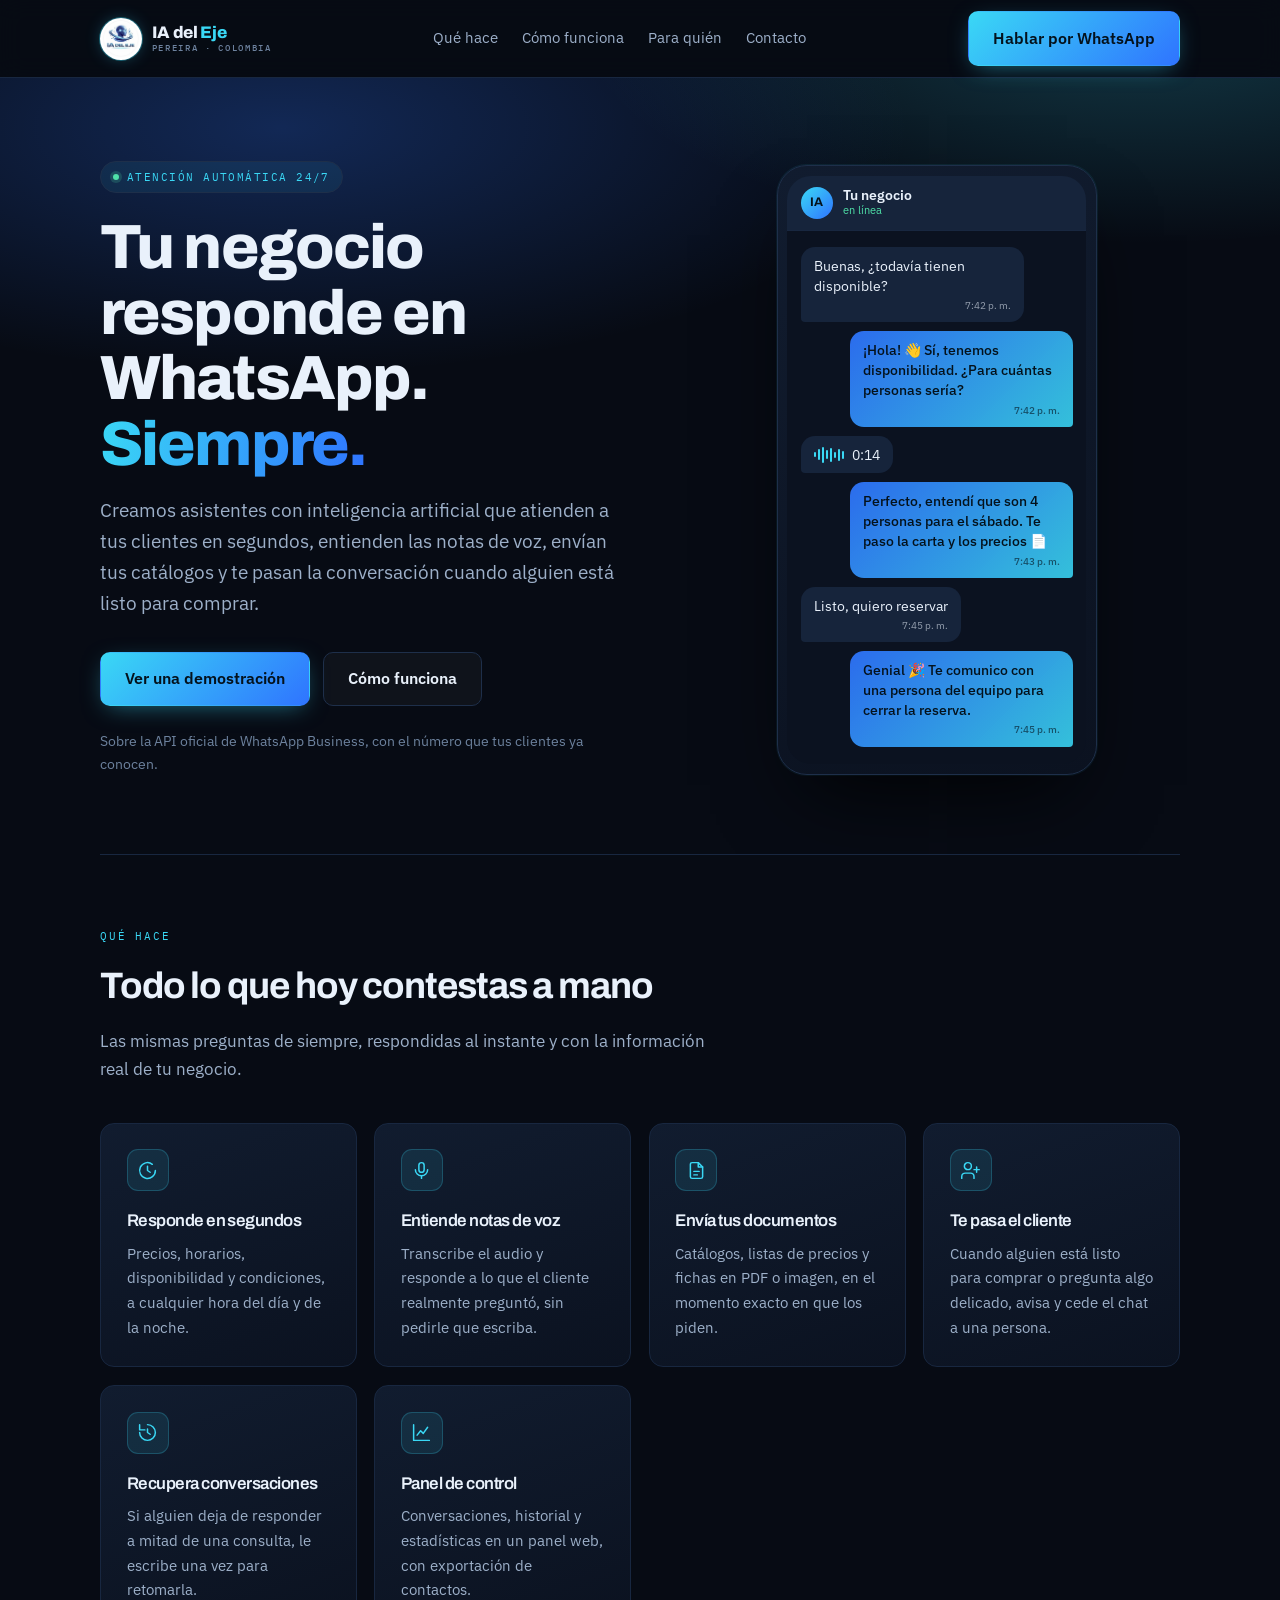
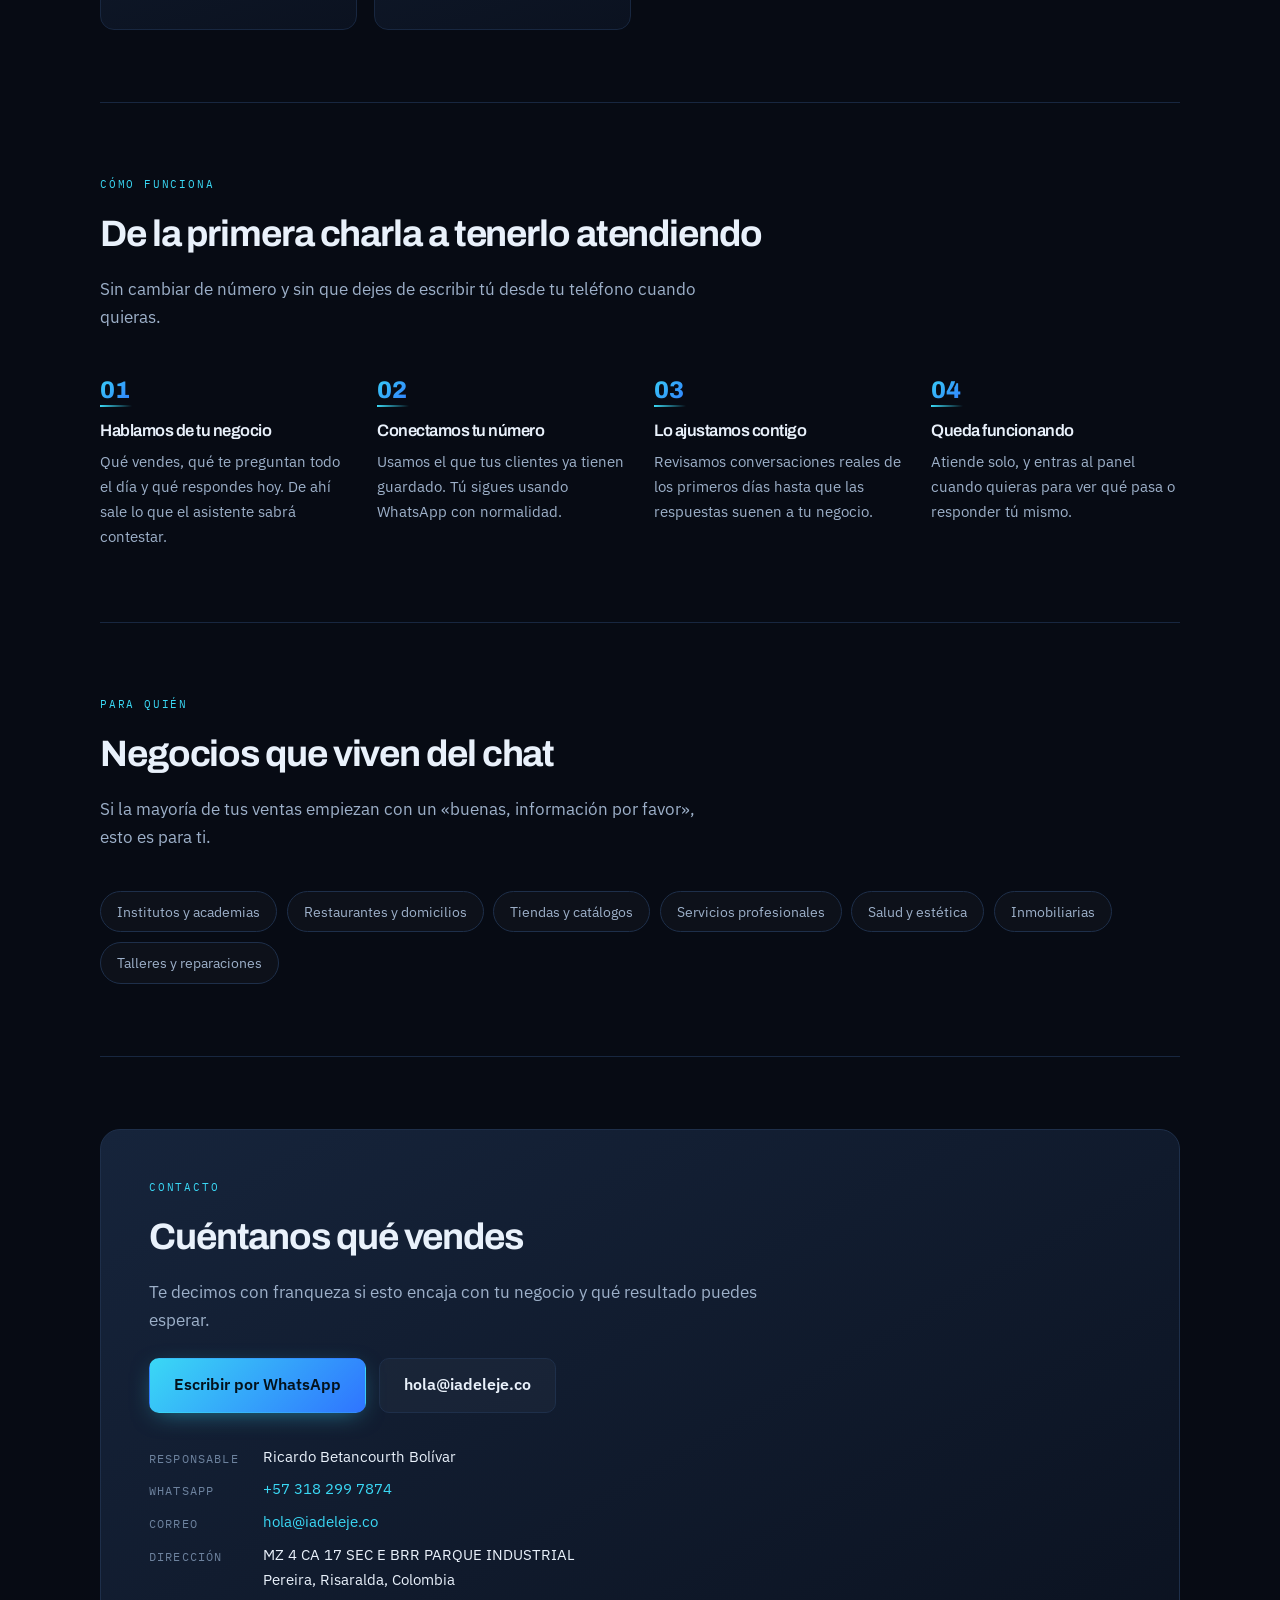
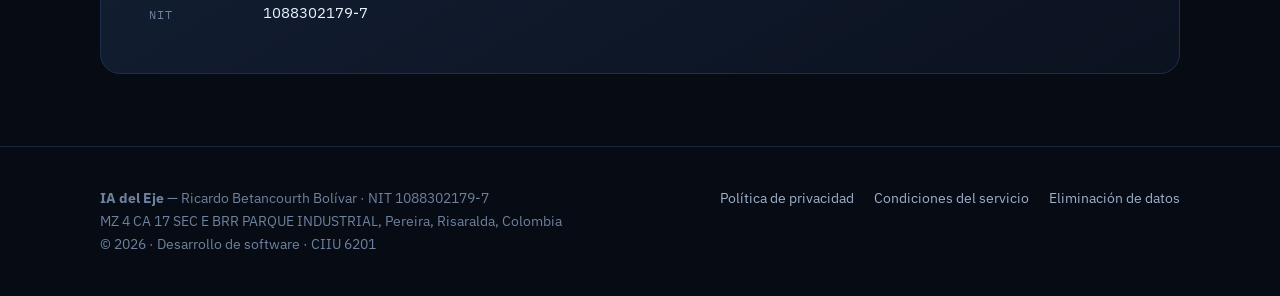
==== commit 947aeb98: "Añadir el logotipo de IA del Eje El logotipo es un emblema circular con fondo blanco, así que se rec" ====
--- a/index.html
+++ b/index.html
@@ -41,7 +41,7 @@
   .nav{position:sticky;top:0;z-index:50;background:rgba(7,11,20,.82);backdrop-filter:blur(12px);border-bottom:1px solid var(--line-soft)}
   .nav .wrap{display:flex;align-items:center;justify-content:space-between;gap:1rem;padding-top:.7rem;padding-bottom:.7rem}
   .marca{display:flex;align-items:center;gap:.6rem;text-decoration:none}
-  .marca .logo{width:40px;height:40px;border-radius:10px;flex:none;object-fit:cover;background:var(--panel)}
+  .marca .logo{width:42px;height:42px;border-radius:50%;flex:none;object-fit:cover;background:#fff;box-shadow:0 0 0 1px rgba(58,216,245,.35),0 0 18px -4px rgba(58,216,245,.45)}
   .marca .txt{font-family:Archivo,sans-serif;font-weight:800;font-size:1.05rem;letter-spacing:-.02em;line-height:1.1}
   .marca .txt em{font-style:normal;color:var(--cyan)}
   .marca .txt small{display:block;font-family:"IBM Plex Mono",monospace;font-size:.58rem;font-weight:500;letter-spacing:.18em;color:var(--ink-soft);text-transform:uppercase}
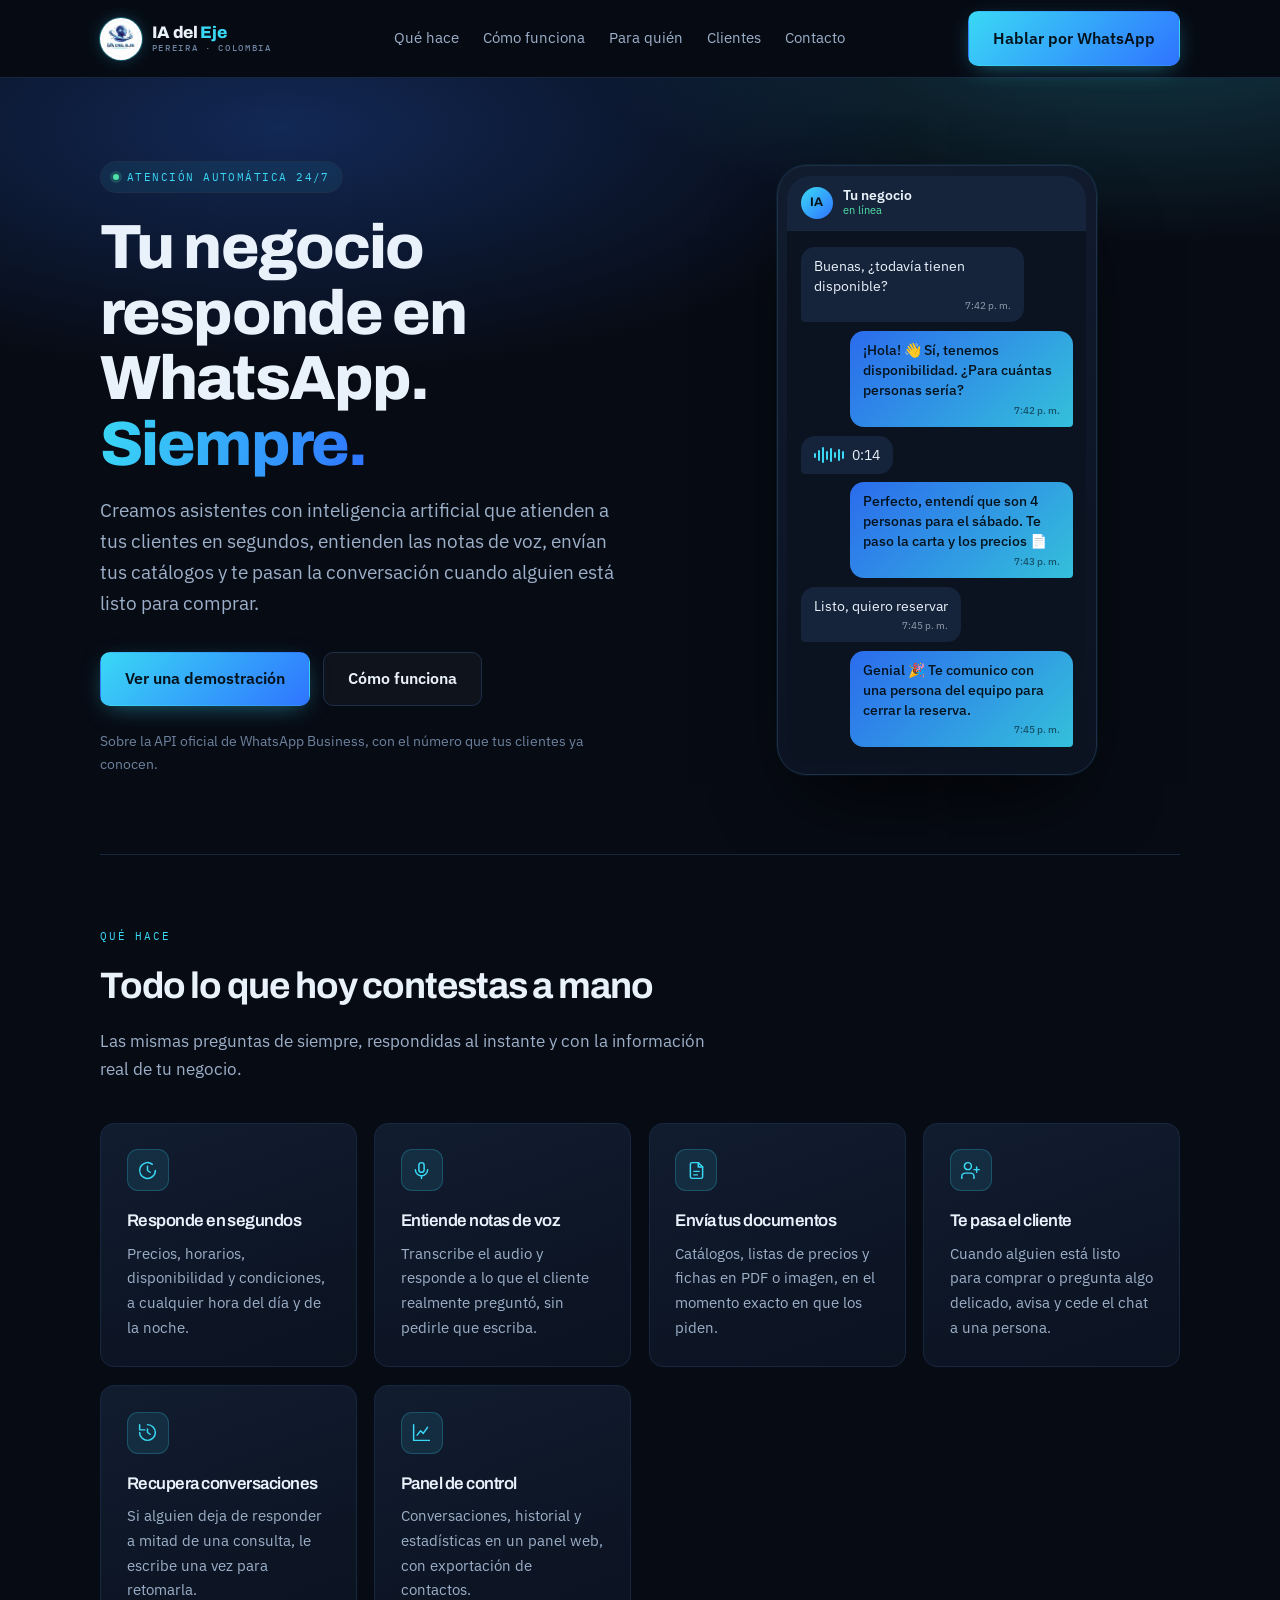
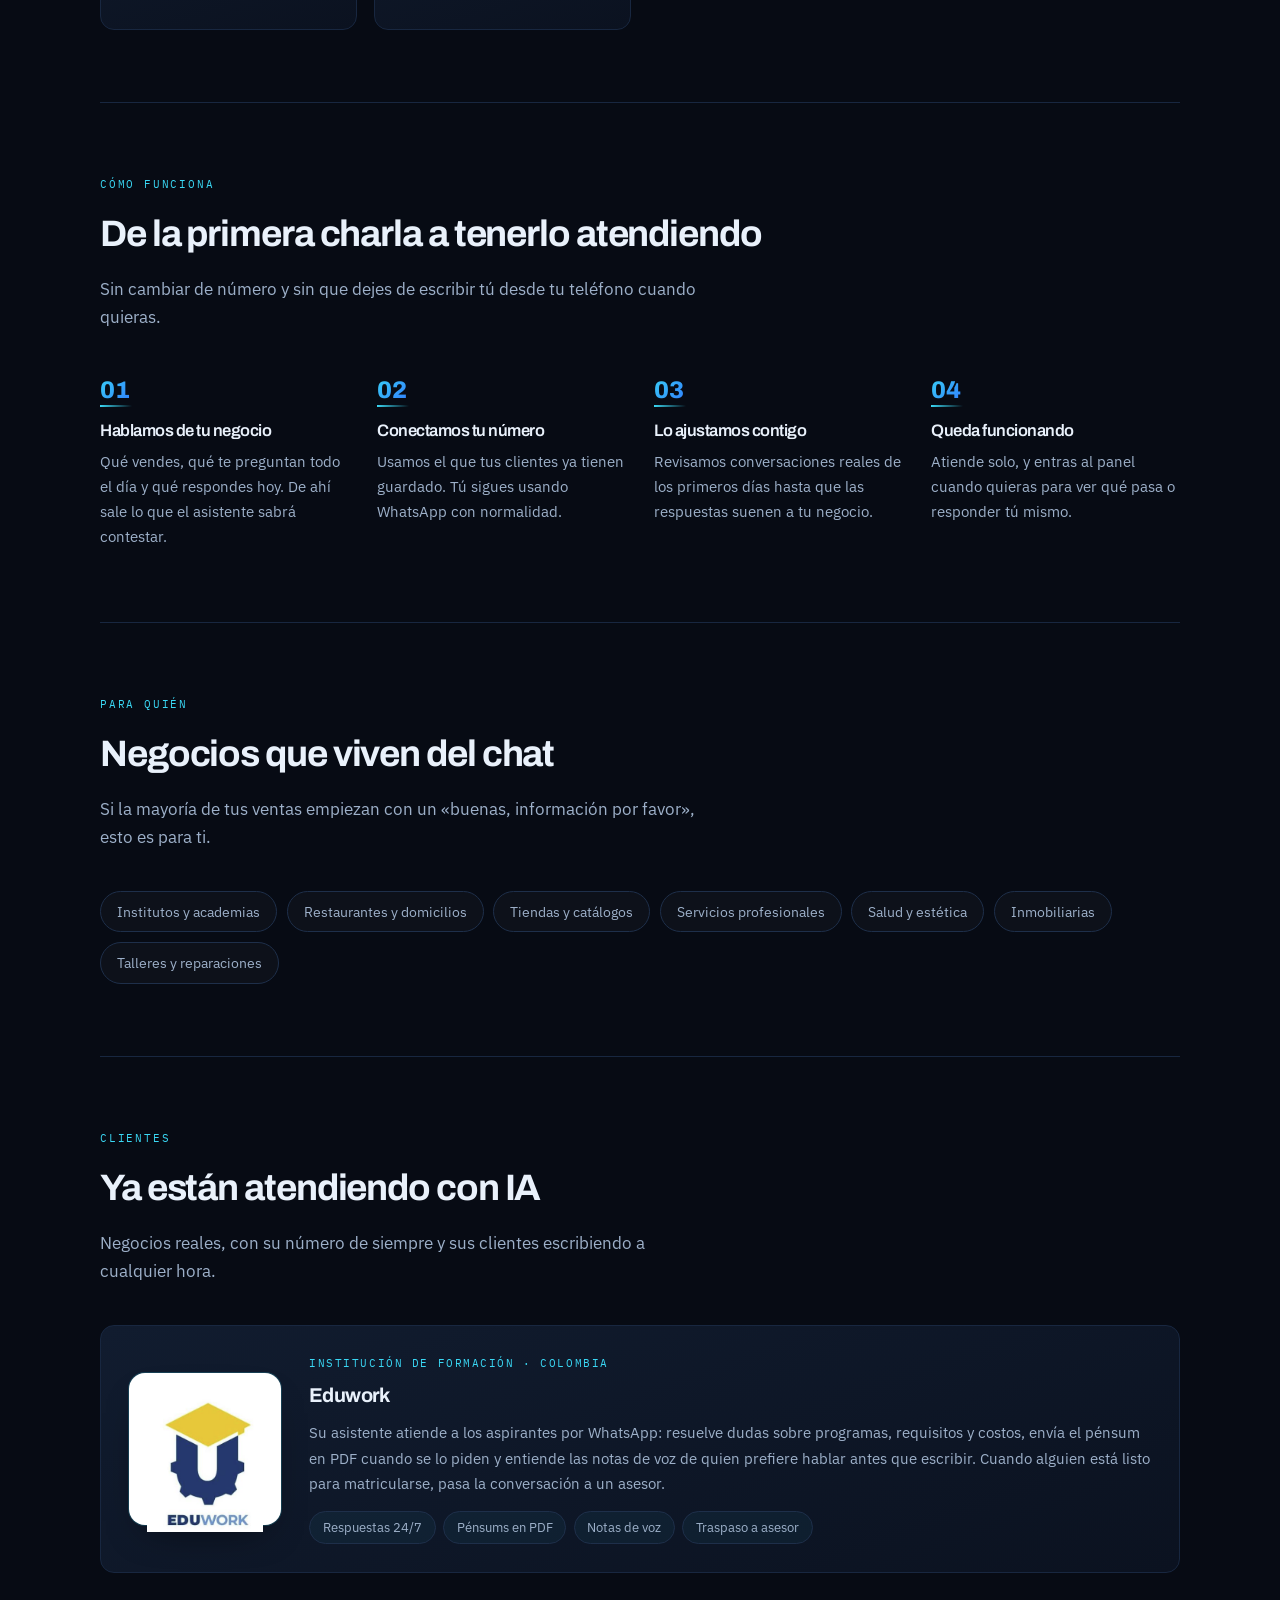
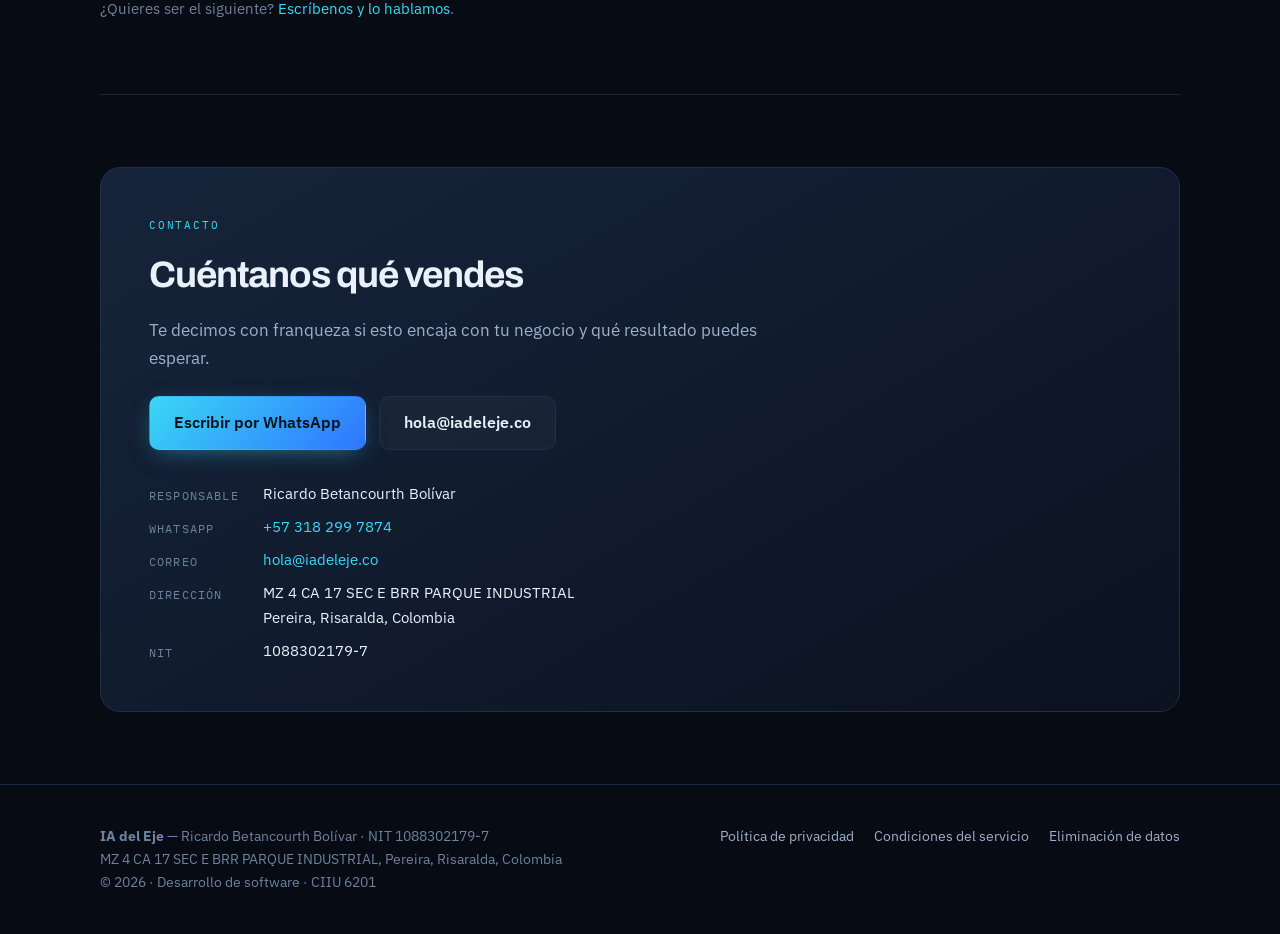
==== commit 6b3a9530: "Añadir la sección de clientes con Eduwork Con un solo cliente, una rejilla de logotipos se ve vacía " ====
--- a/index.html
+++ b/index.html
@@ -141,6 +141,27 @@
   .sector{border:1px solid var(--line);background:rgba(255,255,255,.025);border-radius:99px;
     padding:.5rem 1rem;font-size:.9rem;color:var(--ink-mid)}
 
+  /* ── clientes ── */
+  .cliente{display:grid;grid-template-columns:auto 1fr;gap:1.75rem;align-items:center;
+    background:linear-gradient(160deg,var(--panel),var(--deep));border:1px solid var(--line-soft);
+    border-radius:var(--r);padding:1.75rem}
+  @media(max-width:40rem){.cliente{grid-template-columns:1fr;gap:1.25rem;text-align:left}}
+  .cliente .placa{width:9.5rem;height:9.5rem;border-radius:16px;background:#fff;flex:none;
+    display:grid;place-items:center;padding:1.1rem;
+    box-shadow:0 0 0 1px rgba(58,216,245,.2),0 18px 40px -22px rgba(0,0,0,.9)}
+  @media(max-width:40rem){.cliente .placa{width:7.5rem;height:7.5rem;padding:.9rem}}
+  .cliente .placa img{max-width:100%;max-height:100%;object-fit:contain}
+  .cliente .quien{font-family:"IBM Plex Mono",monospace;font-size:.7rem;letter-spacing:.14em;
+    text-transform:uppercase;color:var(--cyan);margin:0 0 .45rem}
+  .cliente h3{font-size:1.25rem;font-weight:700;margin-bottom:.5rem}
+  .cliente p{margin:0 0 .9rem;color:var(--ink-mid);font-size:.96rem}
+  .cliente ul{list-style:none;margin:0;padding:0;display:flex;flex-wrap:wrap;gap:.45rem}
+  .cliente li{font-size:.83rem;color:var(--ink-mid);border:1px solid var(--line);
+    background:rgba(58,216,245,.05);border-radius:99px;padding:.3rem .8rem}
+  .siguiente{margin:1.5rem 0 0;color:var(--ink-soft);font-size:.92rem}
+  .siguiente a{color:var(--cyan);text-decoration:none}
+  .siguiente a:hover{text-decoration:underline}
+
   /* ── contacto ── */
   .cta{position:relative;border-radius:20px;overflow:hidden;border:1px solid var(--line);
     background:linear-gradient(150deg,var(--panel-2),var(--deep));padding:clamp(1.75rem,5vw,3rem)}
@@ -175,6 +196,7 @@
       <a href="#servicio">Qué hace</a>
       <a href="#como">Cómo funciona</a>
       <a href="#sectores">Para quién</a>
+      <a href="#clientes">Clientes</a>
       <a href="#contacto">Contacto</a>
     </nav>
     <a class="btn btn-p" href="https://wa.me/573182997874">Hablar por WhatsApp</a>
@@ -303,6 +325,38 @@
       </div>
     </section>
 
+    <section class="bloque" id="clientes">
+      <p class="eyebrow">Clientes</p>
+      <h2>Ya están atendiendo con IA</h2>
+      <p class="sub">Negocios reales, con su número de siempre y sus clientes escribiendo a cualquier hora.</p>
+
+      <div class="cliente">
+        <div class="placa">
+          <img src="eduwork.png" alt="Eduwork" loading="lazy">
+        </div>
+        <div>
+          <p class="quien">Institución de formación · Colombia</p>
+          <h3>Eduwork</h3>
+          <p>
+            Su asistente atiende a los aspirantes por WhatsApp: resuelve dudas sobre
+            programas, requisitos y costos, envía el pénsum en PDF cuando se lo piden y
+            entiende las notas de voz de quien prefiere hablar antes que escribir. Cuando
+            alguien está listo para matricularse, pasa la conversación a un asesor.
+          </p>
+          <ul>
+            <li>Respuestas 24/7</li>
+            <li>Pénsums en PDF</li>
+            <li>Notas de voz</li>
+            <li>Traspaso a asesor</li>
+          </ul>
+        </div>
+      </div>
+
+      <p class="siguiente">
+        ¿Quieres ser el siguiente? <a href="https://wa.me/573182997874">Escríbenos y lo hablamos</a>.
+      </p>
+    </section>
+
     <section class="bloque" id="contacto">
       <div class="cta">
         <p class="eyebrow">Contacto</p>
